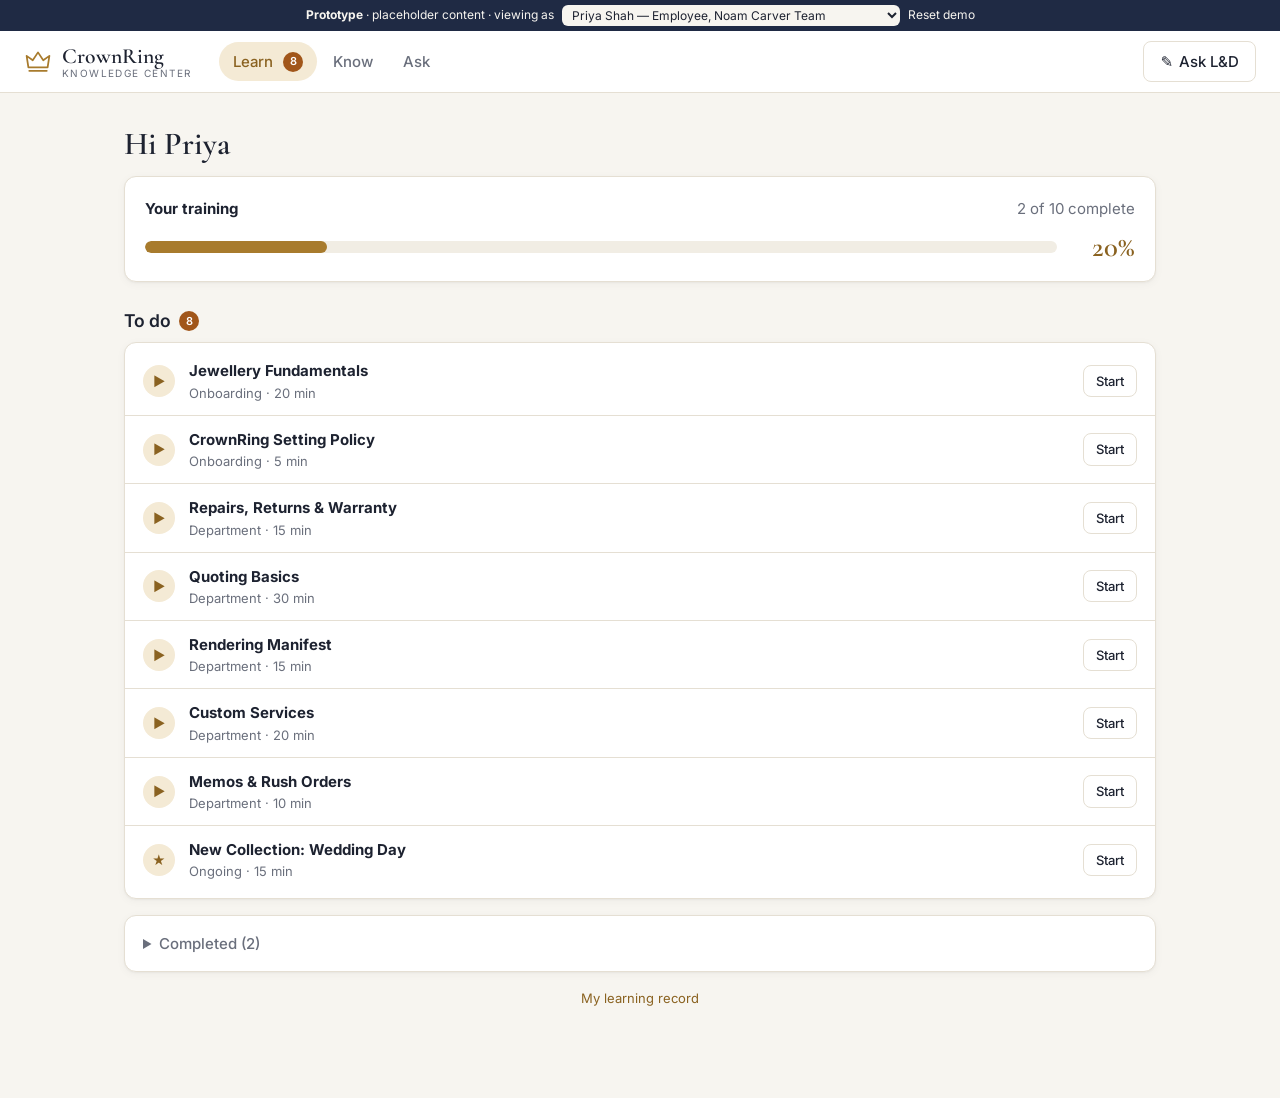
==== src/index.html @ 6f62813e "Simplify interface; mirror SharePoint folders and Documentation Map - Learn: single progress bar + o" ====
<!doctype html>
<html lang="en">
<head>
  <meta charset="utf-8">
  <meta name="viewport" content="width=device-width, initial-scale=1">
  <title>CrownRing Knowledge Center</title>
  <meta name="description" content="Prototype of the CrownRing Knowledge Center: Learn, Know, Ask and Manage.">
  <link rel="preconnect" href="https://fonts.googleapis.com">
  <link rel="preconnect" href="https://fonts.gstatic.com" crossorigin>
  <link href="https://fonts.googleapis.com/css2?family=Cormorant+Garamond:wght@500;600&family=Inter:wght@400;500;600&display=swap" rel="stylesheet">
  <link rel="stylesheet" href="css/styles.css">
</head>
<body>
  <div class="demo-bar" role="note">
    <span><strong>Prototype</strong> · placeholder content · viewing as</span>
    <select id="userSwitch" aria-label="Switch demo user"></select>
    <button class="link-btn" id="resetDemo" type="button">Reset demo</button>
  </div>

  <header class="topbar">
    <a class="brand" href="#/learn" aria-label="Knowledge Center home">
      <span class="brand-mark" aria-hidden="true">
        <svg viewBox="0 0 32 32" width="28" height="28"><path d="M5 22 3 9l7 5 6-9 6 9 7-5-2 13z" fill="none" stroke="currentColor" stroke-width="2" stroke-linejoin="round"/><path d="M6 26h20" stroke="currentColor" stroke-width="2" stroke-linecap="round"/></svg>
      </span>
      <span class="brand-text"><span class="brand-name">CrownRing</span><span class="brand-sub">Knowledge Center</span></span>
    </a>
    <nav class="mainnav" id="mainnav" aria-label="Knowledge Center sections"></nav>
    <button class="btn btn-ghost suggest-btn" id="suggestBtn" type="button" title="Ask L&amp;D a question or suggest a topic">
      <span aria-hidden="true">✎</span><span class="hide-sm"> Ask L&amp;D</span>
    </button>
  </header>

  <main id="app" tabindex="-1"></main>

  <div id="modal" class="modal" hidden>
    <div class="modal-card" role="dialog" aria-modal="true" aria-labelledby="modalTitle"></div>
  </div>
  <div id="toast" class="toast" role="status" aria-live="polite"></div>

  <script src="js/data.js"></script>
  <script src="js/store.js"></script>
  <script src="js/app.js"></script>
</body>
</html>
---- src/css/styles.css ----
/* CrownRing Knowledge Center — prototype styles.
   Colour tokens on :root so the developer can map them to the internal site's theme. */
:root {
  --bg: #f7f5f0; --surface: #ffffff; --surface-2: #f1ede4; --text: #1d2230; --muted: #6a6f7c; --border: #e5dfd3;
  --accent: #a87b2d; --accent-strong: #8a6220; --accent-soft: #f4ead5; --navy: #1f2a44;
  --ok: #2f7a4f; --ok-soft: #e3f1e8; --warn: #a1561a; --warn-soft: #fbeadb; --info: #2d5b9a; --info-soft: #e3ecf8;
  --danger: #a23b3b; --danger-soft: #f8e1e1;
  --radius: 12px; --shadow: 0 1px 2px rgba(20,20,30,.04), 0 2px 10px rgba(20,20,30,.04);
  --font: 'Inter', system-ui, -apple-system, 'Segoe UI', sans-serif; --serif: 'Cormorant Garamond', Georgia, serif;
  color-scheme: light;
}
@media (prefers-color-scheme: dark) {
  :root:not([data-theme="light"]) {
    --bg: #14161c; --surface: #1c1f27; --surface-2: #252935; --text: #ebe8e1; --muted: #a2a6b2; --border: #2f3442;
    --accent: #d4a54f; --accent-strong: #e2b864; --accent-soft: #3a3020; --navy: #d9dde8;
    --ok: #6cc28f; --ok-soft: #1e3427; --warn: #e8a066; --warn-soft: #3b2a1c; --info: #86aee6; --info-soft: #1d2a3d;
    --danger: #e48a8a; --danger-soft: #3d2222; color-scheme: dark;
  }
}
:root[data-theme="dark"] {
  --bg: #14161c; --surface: #1c1f27; --surface-2: #252935; --text: #ebe8e1; --muted: #a2a6b2; --border: #2f3442;
  --accent: #d4a54f; --accent-strong: #e2b864; --accent-soft: #3a3020; --navy: #d9dde8;
  --ok: #6cc28f; --ok-soft: #1e3427; --warn: #e8a066; --warn-soft: #3b2a1c; --info: #86aee6; --info-soft: #1d2a3d;
  --danger: #e48a8a; --danger-soft: #3d2222; color-scheme: dark;
}

* { box-sizing: border-box; }
html, body { margin: 0; }
body { background: var(--bg); color: var(--text); font: 15px/1.55 var(--font); -webkit-font-smoothing: antialiased; }
a { color: var(--accent-strong); text-decoration: none; }
a:hover { text-decoration: underline; }
h1, h2, h3 { line-height: 1.25; margin: 0 0 .4em; }
h1 { font-family: var(--serif); font-weight: 600; font-size: 2rem; margin-top: .2em; }
h2 { font-size: 1.1rem; font-weight: 600; }
h3 { font-size: .95rem; font-weight: 600; }
p { margin: 0 0 .8em; }
button, input, select, textarea { font: inherit; color: inherit; }
:focus-visible { outline: 2px solid var(--accent); outline-offset: 2px; }

/* demo bar + header */
.demo-bar { display: flex; flex-wrap: wrap; gap: 8px; align-items: center; justify-content: center; padding: 5px 16px; background: var(--navy); color: var(--bg); font-size: 12px; }
.demo-bar select { width: auto; max-width: 100%; background: var(--bg); color: var(--text); border: 0; border-radius: 6px; padding: 2px 6px; font-size: 12px; }
.demo-bar .link-btn { color: var(--bg); font-size: 12px; }
.link-btn { background: none; border: 0; padding: 0; cursor: pointer; color: var(--accent-strong); }
.link-btn:hover { text-decoration: underline; }
.topbar { position: sticky; top: 0; z-index: 10; display: flex; align-items: center; gap: 16px; padding: 10px 24px; background: var(--surface); border-bottom: 1px solid var(--border); }
.brand { display: flex; align-items: center; gap: 10px; color: var(--text); }
.brand:hover { text-decoration: none; }
.brand-mark { color: var(--accent); display: grid; place-items: center; }
.brand-text { display: flex; flex-direction: column; line-height: 1.05; }
.brand-name { font-family: var(--serif); font-size: 1.35rem; font-weight: 600; }
.brand-sub { font-size: 10px; letter-spacing: .14em; text-transform: uppercase; color: var(--muted); }
.mainnav { display: flex; gap: 2px; margin-left: 12px; flex: 1; overflow-x: auto; }
.mainnav a { padding: 8px 14px; border-radius: 999px; color: var(--muted); font-weight: 500; white-space: nowrap; display: inline-flex; align-items: center; gap: 6px; }
.mainnav a:hover { background: var(--surface-2); color: var(--text); text-decoration: none; }
.mainnav a.active { background: var(--accent-soft); color: var(--accent-strong); }
.count { display: inline-grid; place-items: center; min-width: 20px; height: 20px; padding: 0 6px; border-radius: 999px; background: var(--warn); color: #fff; font-size: 11px; font-weight: 600; margin-left: 4px; vertical-align: middle; font-family: var(--font); }

main { max-width: 1080px; margin: 0 auto; padding: 24px 24px 80px; outline: none; }
.narrow { max-width: 760px; margin: 0 auto; }

/* primitives */
.btn { display: inline-flex; align-items: center; justify-content: center; gap: 6px; padding: 8px 16px; border-radius: 8px; border: 1px solid transparent; background: var(--accent); color: #fff; font-weight: 500; cursor: pointer; white-space: nowrap; }
.btn:hover { background: var(--accent-strong); text-decoration: none; }
.btn:disabled { opacity: .45; cursor: not-allowed; }
.btn-ghost { background: transparent; color: var(--text); border-color: var(--border); }
.btn-ghost:hover { background: var(--surface-2); }
.btn-sm { padding: 5px 12px; font-size: 13px; }
.card { background: var(--surface); border: 1px solid var(--border); border-radius: var(--radius); padding: 20px; box-shadow: var(--shadow); margin-bottom: 16px; }
.muted { color: var(--muted); }
.small { font-size: 13px; }
.center { text-align: center; }
.nowrap { white-space: nowrap; }
.meta { color: var(--muted); font-size: 14px; margin-bottom: 12px; }
.badge { display: inline-block; padding: 1px 8px; border-radius: 999px; font-size: 12px; font-weight: 600; background: var(--surface-2); color: var(--muted); vertical-align: middle; white-space: nowrap; }
.badge.ok { background: var(--ok-soft); color: var(--ok); }
.badge.warn { background: var(--warn-soft); color: var(--warn); }
.badge.info { background: var(--info-soft); color: var(--info); }
.badge.danger { background: var(--danger-soft); color: var(--danger); }
.pill-row { display: flex; flex-wrap: wrap; gap: 6px; }
.pill-row.center { justify-content: center; }
.chip { border: 1px solid var(--border); background: var(--surface); border-radius: 999px; padding: 5px 12px; cursor: pointer; font-size: 13px; color: var(--text); font-weight: 400; }
.chip:hover { background: var(--surface-2); text-decoration: none; }
.chip.active { background: var(--navy); color: var(--bg); border-color: var(--navy); }
.chip-n { opacity: .6; margin-left: 2px; }
.row { display: flex; gap: 10px; align-items: center; flex-wrap: wrap; }
.row.spread { justify-content: space-between; }
.row.end { justify-content: flex-end; margin-top: 16px; }
.grow { flex: 1; min-width: 0; }
.stack > * + * { margin-top: 14px; }
.stack > .card { margin-bottom: 0; }
.empty { text-align: center; padding: 28px; color: var(--muted); }
.section-title { margin: 28px 0 10px; display: flex; align-items: center; gap: 4px; }
input[type=text], input[type=search], select, textarea { width: 100%; padding: 9px 12px; border: 1px solid var(--border); border-radius: 8px; background: var(--surface); }
textarea { min-height: 110px; resize: vertical; }
textarea.short { min-height: 70px; }
label { font-weight: 500; font-size: 14px; display: block; margin-bottom: 4px; }
.field + .field, .grid-2col + .field, .field + .grid-2col { margin-top: 12px; }
.grid-2col { display: grid; grid-template-columns: 1fr 1fr; gap: 12px; }
.grid-2col .field + .field { margin-top: 0; }
table { width: 100%; border-collapse: collapse; font-size: 14px; }
th, td { text-align: left; padding: 10px 12px; border-bottom: 1px solid var(--border); vertical-align: top; }
tbody tr:last-child td { border-bottom: 0; }
th { font-size: 11px; text-transform: uppercase; letter-spacing: .06em; color: var(--muted); font-weight: 600; }
tr.click { cursor: pointer; }
tr.click:hover td { background: var(--surface-2); }
.table-wrap { overflow-x: auto; }
.card.table-wrap { padding: 6px 8px; }

/* progress */
.progress { height: 8px; background: var(--surface-2); border-radius: 999px; overflow: hidden; flex: 1; }
.progress > span { display: block; height: 100%; background: var(--accent); border-radius: 999px; transition: width .4s; }
.big-bar { display: flex; align-items: center; gap: 14px; margin-top: 12px; }
.big-bar .progress { height: 12px; }
.big-bar .pct { font-family: var(--serif); font-size: 1.8rem; font-weight: 600; color: var(--accent-strong); line-height: 1; min-width: 64px; text-align: right; }
.big-bar .small-pct { font-size: 1.1rem; }
.cell-pct { min-width: 100px; }
.cell-pct .progress { height: 5px; margin-top: 5px; }

/* lists (learn to-do, know files) */
.card.list { padding: 4px 0; }
.list-row { display: flex; align-items: center; gap: 14px; padding: 12px 18px; color: var(--text); border-top: 1px solid var(--border); }
.list-row:first-child, summary + .list-row { border-top: 0; }
a.list-row:hover { background: var(--surface-2); text-decoration: none; }
.list-row .sub { display: block; font-size: 13px; color: var(--muted); font-weight: 400; }
.row-ico { width: 32px; height: 32px; border-radius: 50%; display: grid; place-items: center; flex: none; background: var(--accent-soft); color: var(--accent-strong); font-size: 13px; font-weight: 700; }
.row-ico.warn { background: var(--warn-soft); color: var(--warn); }
.row-ico.ok { background: var(--ok-soft); color: var(--ok); }
.row-ico.plain { background: var(--surface-2); font-size: 16px; border-radius: 8px; }
details.completed summary { padding: 12px 18px; cursor: pointer; color: var(--muted); font-weight: 500; }
details.completed[open] summary { border-bottom: 1px solid var(--border); }

/* module player / reading */
.player-head { margin-bottom: 14px; }
.player-head .row { margin: 6px 0 8px; }
.nav-btns { margin-top: 4px; }
.doc-body h2 { margin-top: 1.4em; font-size: 1.05rem; }
.doc-body h2:first-child { margin-top: .4em; }
.doc-body ul { padding-left: 1.3em; margin: 0 0 .8em; }
.doc-body li { margin-bottom: .3em; }
.doc-body.diff h3 { margin-top: 1em; }
.doc-actions { margin-bottom: 8px; padding-bottom: 14px; border-bottom: 1px solid var(--border); }
.related-h { margin-top: 28px; }
details.history { margin-top: 24px; font-size: 14px; }
details.history summary, details summary { cursor: pointer; color: var(--muted); }
details.history ul { padding-left: 1.2em; margin-top: 8px; }
.changes { background: var(--warn-soft); border-radius: 10px; padding: 14px 16px; }
.changes p { margin: 4px 0 0; }
.result { padding: 12px 16px; border-radius: 10px; display: flex; gap: 12px; align-items: center; justify-content: space-between; margin-top: 16px; }
.result.ok { background: var(--ok-soft); color: var(--ok); }
.result.warn { background: var(--warn-soft); color: var(--warn); }
.quiz-q { padding: 12px 0; }
.opt { display: flex; gap: 10px; align-items: center; padding: 10px 12px; border: 1px solid var(--border); border-radius: 8px; margin: 8px 0 0; cursor: pointer; font-weight: 400; }
.opt:hover { background: var(--surface-2); }
.opt.correct { border-color: var(--ok); background: var(--ok-soft); }
.opt.wrong { border-color: var(--danger); }
#submitQuiz { margin-top: 12px; }
.diff-del { background: var(--danger-soft); color: var(--danger); text-decoration: line-through; }
.diff-add { background: var(--ok-soft); color: var(--ok); }

/* know */
.search-big { position: relative; max-width: 720px; margin: 8px auto 24px; }
.search-big input { padding: 14px 18px 14px 46px; font-size: 16px; border-radius: 999px; box-shadow: var(--shadow); }
.search-big::before { content: '⌕'; position: absolute; left: 18px; top: 50%; transform: translateY(-52%); font-size: 20px; color: var(--muted); }
.tiles { display: grid; grid-template-columns: repeat(auto-fit, minmax(170px, 1fr)); gap: 12px; }
.tile { display: flex; flex-direction: column; gap: 4px; padding: 18px; background: var(--surface); border: 1px solid var(--border); border-radius: var(--radius); color: var(--text); box-shadow: var(--shadow); transition: border-color .12s, transform .12s; }
.tile:hover { border-color: var(--accent); transform: translateY(-1px); text-decoration: none; }
.tile-ico { font-size: 22px; margin-bottom: 4px; }
mark { background: var(--accent-soft); color: inherit; padding: 0 2px; border-radius: 3px; }

/* ask */
.ask { display: flex; flex-direction: column; min-height: calc(100vh - 220px); }
.ask-hello { text-align: center; margin: 8vh 0 20px; }
.chat { display: flex; flex-direction: column; gap: 12px; flex: 1; }
.msg { max-width: 85%; padding: 12px 16px; border-radius: 16px; }
.msg p:last-child, .msg ul:last-child { margin-bottom: 0; }
.msg.user { align-self: flex-end; background: var(--navy); color: var(--bg); border-bottom-right-radius: 4px; }
.msg.bot { align-self: flex-start; background: var(--surface); border: 1px solid var(--border); border-bottom-left-radius: 4px; }
.msg .source { margin-top: 10px; font-size: 13px; color: var(--muted); }
.chat-input { display: flex; gap: 8px; margin-top: 18px; position: sticky; bottom: 12px; background: var(--bg); padding: 6px 0; }
.chat-input input { flex: 1; border-radius: 999px; padding: 12px 18px; }
.chat-input .btn { border-radius: 999px; }

/* manage */
.manage-head { margin-bottom: 16px; }
.tabs { display: flex; gap: 2px; }
.tabs a { padding: 8px 16px; color: var(--muted); border-radius: 8px; font-weight: 500; display: inline-flex; align-items: center; }
.tabs a:hover { background: var(--surface-2); text-decoration: none; }
.tabs a.active { background: var(--surface); color: var(--text); box-shadow: var(--shadow); border: 1px solid var(--border); }
.toolbar { margin-bottom: 12px; }
.toolbar input { max-width: 240px; }
.grid-main { display: grid; grid-template-columns: minmax(0, 1fr) 300px; gap: 16px; align-items: start; margin-top: 8px; }
.details dl { display: grid; grid-template-columns: auto 1fr; gap: 6px 14px; margin: 0 0 12px; font-size: 14px; }
.details dt { color: var(--muted); }
.details dd { margin: 0; }
.label { margin: 10px 0 4px; text-transform: uppercase; letter-spacing: .05em; font-size: 11px; }
.link-line { display: block; font-size: 14px; padding: 2px 0; }
.section-editor { border: 1px solid var(--border); border-radius: 10px; padding: 10px; margin-bottom: 10px; background: var(--surface-2); }
.section-editor .row { flex-wrap: nowrap; margin-bottom: 8px; }
.section-editor .sec-h { font-weight: 600; }
.radio-card { display: flex; gap: 10px; padding: 10px 12px; border: 1px solid var(--border); border-radius: 8px; cursor: pointer; font-weight: 400; margin-top: 8px; }
.radio-card:has(input:checked) { border-color: var(--accent); background: var(--accent-soft); }
.warn-box { background: var(--warn-soft); color: var(--warn); border-radius: 8px; padding: 10px 12px; }
.board { display: grid; grid-template-columns: repeat(6, minmax(158px, 1fr)); gap: 12px; overflow-x: auto; padding-bottom: 8px; align-items: start; }
.col { background: var(--surface-2); border-radius: var(--radius); padding: 10px; display: flex; flex-direction: column; gap: 8px; min-height: 120px; }
.col.requests { background: var(--warn-soft); }
.col-head { font-weight: 600; font-size: 13px; padding: 2px 4px 4px; display: flex; align-items: center; gap: 6px; }
.kcard { display: flex; flex-direction: column; gap: 8px; text-align: left; background: var(--surface); border: 1px solid var(--border); border-radius: 10px; padding: 10px 12px; font-size: 13px; width: 100%; cursor: pointer; color: var(--text); }
.kcard p { margin: 0; }
.kcard .sub { color: var(--muted); font-size: 12px; }
.kcard .pill-row { gap: 4px; }
.col.requests .kcard { cursor: default; }
button.kcard:hover { border-color: var(--accent); }

/* modal + toast */
.modal { position: fixed; inset: 0; background: rgba(10,12,20,.45); display: grid; place-items: center; padding: 16px; z-index: 50; }
.modal[hidden] { display: none; }
.modal-card { background: var(--surface); border-radius: 14px; padding: 24px; width: min(520px, 100%); max-height: 90vh; overflow: auto; box-shadow: 0 20px 60px rgba(0,0,0,.25); }
.toast { position: fixed; bottom: 24px; left: 50%; transform: translateX(-50%) translateY(80px); background: var(--navy); color: var(--bg); padding: 10px 18px; border-radius: 10px; opacity: 0; transition: all .25s; z-index: 60; max-width: calc(100% - 32px); pointer-events: none; }
.toast.show { opacity: 1; transform: translateX(-50%) translateY(0); }

@media print { .demo-bar, .topbar, .doc-actions, details.history, .small:first-child { display: none !important; } .card { border: 0; box-shadow: none; } }

@media (max-width: 760px) {
  .topbar { flex-wrap: wrap; padding: 10px 16px; gap: 8px; }
  .mainnav { order: 3; flex-basis: 100%; margin-left: 0; }
  .suggest-btn { margin-left: auto; }
  .hide-sm { display: none; }
  main { padding: 16px 16px 60px; }
  h1 { font-size: 1.6rem; }
  .grid-main { grid-template-columns: 1fr; }
  .grid-2col { grid-template-columns: 1fr; }
  .tiles { grid-template-columns: 1fr 1fr; }
  .list-row { padding: 12px 14px; gap: 10px; }
  .list-row .btn { display: none; }
  .list-row .nowrap.small { display: none; }
  .msg { max-width: 92%; }
  .toolbar input { max-width: none; }
}
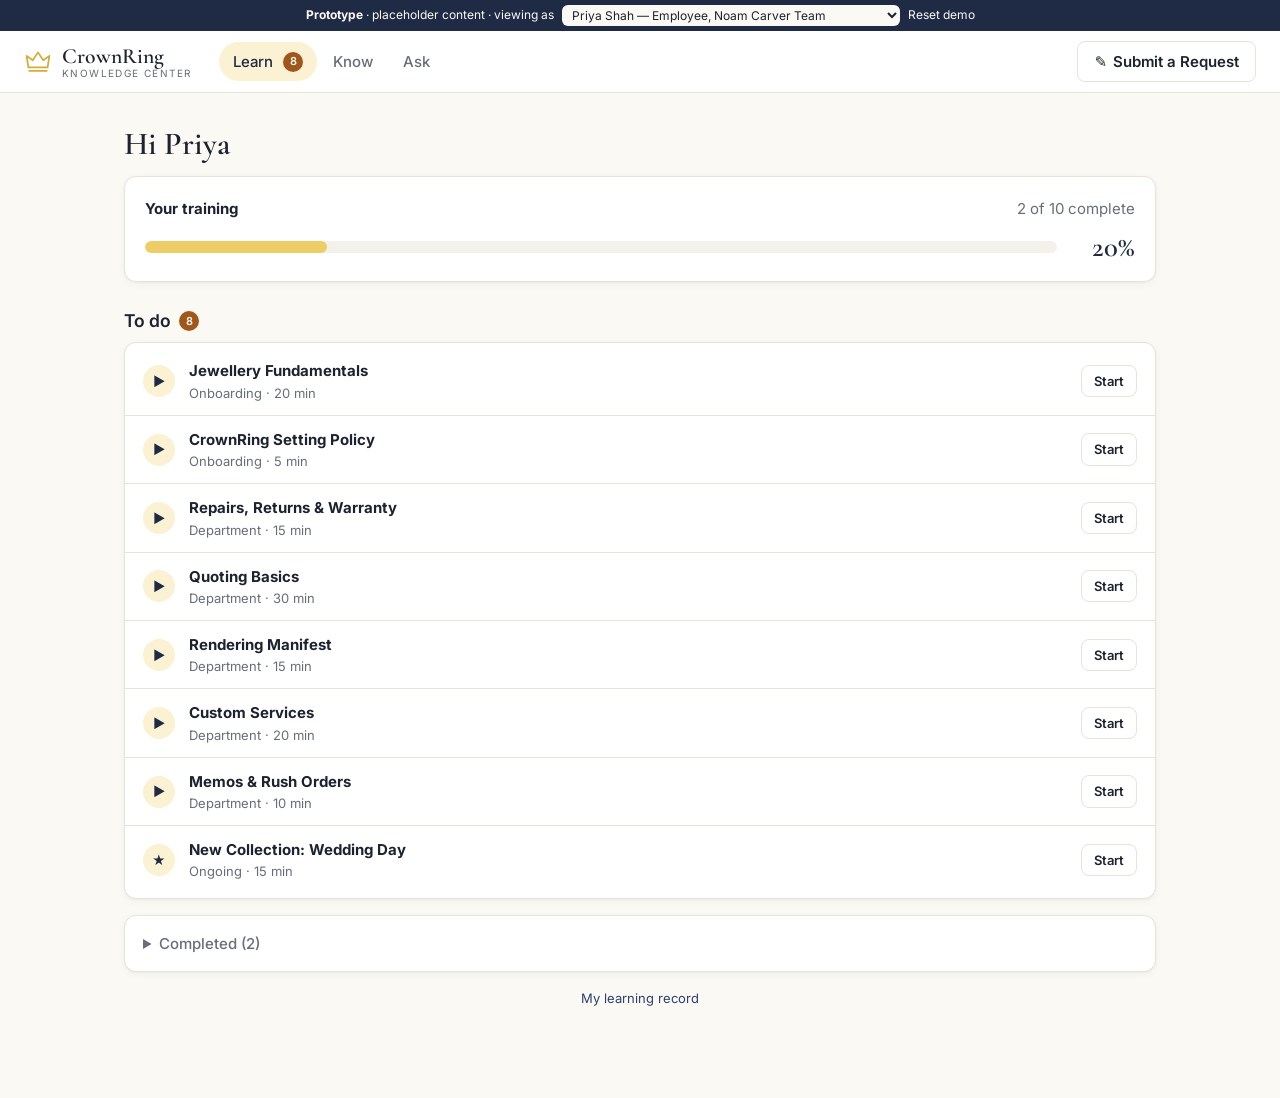
==== commit aba69e44: "Rename header button to Submit a Request; softer yellow accent on off-white base Co-Authored-By: Cla" ====
--- a/src/index.html
+++ b/src/index.html
@@ -25,8 +25,8 @@
       <span class="brand-text"><span class="brand-name">CrownRing</span><span class="brand-sub">Knowledge Center</span></span>
     </a>
     <nav class="mainnav" id="mainnav" aria-label="Knowledge Center sections"></nav>
-    <button class="btn btn-ghost suggest-btn" id="suggestBtn" type="button" title="Ask L&amp;D a question or suggest a topic">
-      <span aria-hidden="true">✎</span><span class="hide-sm"> Ask L&amp;D</span>
+    <button class="btn btn-ghost suggest-btn" id="suggestBtn" type="button" title="Send a question, idea or document request to L&amp;D">
+      <span aria-hidden="true">✎</span><span class="hide-sm"> Submit a Request</span>
     </button>
   </header>
 
--- a/src/css/styles.css
+++ b/src/css/styles.css
@@ -1,8 +1,9 @@
 /* CrownRing Knowledge Center — prototype styles.
    Colour tokens on :root so the developer can map them to the internal site's theme. */
 :root {
-  --bg: #f7f5f0; --surface: #ffffff; --surface-2: #f1ede4; --text: #1d2230; --muted: #6a6f7c; --border: #e5dfd3;
-  --accent: #a87b2d; --accent-strong: #8a6220; --accent-soft: #f4ead5; --navy: #1f2a44;
+  --bg: #fbf9f4; --surface: #ffffff; --surface-2: #f4f1ea; --text: #1d2230; --muted: #676d7a; --border: #e8e3d8;
+  --accent: #efcd66; --accent-hover: #e6c04f; --on-accent: #1f2a44; --accent-strong: #2b4170; --accent-soft: #fbf2d3;
+  --mark: #d6ac36; --navy: #1f2a44;
   --ok: #2f7a4f; --ok-soft: #e3f1e8; --warn: #a1561a; --warn-soft: #fbeadb; --info: #2d5b9a; --info-soft: #e3ecf8;
   --danger: #a23b3b; --danger-soft: #f8e1e1;
   --radius: 12px; --shadow: 0 1px 2px rgba(20,20,30,.04), 0 2px 10px rgba(20,20,30,.04);
@@ -12,14 +13,14 @@
 @media (prefers-color-scheme: dark) {
   :root:not([data-theme="light"]) {
     --bg: #14161c; --surface: #1c1f27; --surface-2: #252935; --text: #ebe8e1; --muted: #a2a6b2; --border: #2f3442;
-    --accent: #d4a54f; --accent-strong: #e2b864; --accent-soft: #3a3020; --navy: #d9dde8;
+    --accent: #e9c869; --accent-hover: #f0d482; --on-accent: #1d2230; --accent-strong: #ecd07e; --accent-soft: #3a331f; --mark: #e9c869; --navy: #d9dde8;
     --ok: #6cc28f; --ok-soft: #1e3427; --warn: #e8a066; --warn-soft: #3b2a1c; --info: #86aee6; --info-soft: #1d2a3d;
     --danger: #e48a8a; --danger-soft: #3d2222; color-scheme: dark;
   }
 }
 :root[data-theme="dark"] {
   --bg: #14161c; --surface: #1c1f27; --surface-2: #252935; --text: #ebe8e1; --muted: #a2a6b2; --border: #2f3442;
-  --accent: #d4a54f; --accent-strong: #e2b864; --accent-soft: #3a3020; --navy: #d9dde8;
+  --accent: #e9c869; --accent-hover: #f0d482; --on-accent: #1d2230; --accent-strong: #ecd07e; --accent-soft: #3a331f; --mark: #e9c869; --navy: #d9dde8;
   --ok: #6cc28f; --ok-soft: #1e3427; --warn: #e8a066; --warn-soft: #3b2a1c; --info: #86aee6; --info-soft: #1d2a3d;
   --danger: #e48a8a; --danger-soft: #3d2222; color-scheme: dark;
 }
@@ -46,22 +47,22 @@
 .topbar { position: sticky; top: 0; z-index: 10; display: flex; align-items: center; gap: 16px; padding: 10px 24px; background: var(--surface); border-bottom: 1px solid var(--border); }
 .brand { display: flex; align-items: center; gap: 10px; color: var(--text); }
 .brand:hover { text-decoration: none; }
-.brand-mark { color: var(--accent); display: grid; place-items: center; }
+.brand-mark { color: var(--mark); display: grid; place-items: center; }
 .brand-text { display: flex; flex-direction: column; line-height: 1.05; }
 .brand-name { font-family: var(--serif); font-size: 1.35rem; font-weight: 600; }
 .brand-sub { font-size: 10px; letter-spacing: .14em; text-transform: uppercase; color: var(--muted); }
 .mainnav { display: flex; gap: 2px; margin-left: 12px; flex: 1; overflow-x: auto; }
 .mainnav a { padding: 8px 14px; border-radius: 999px; color: var(--muted); font-weight: 500; white-space: nowrap; display: inline-flex; align-items: center; gap: 6px; }
 .mainnav a:hover { background: var(--surface-2); color: var(--text); text-decoration: none; }
-.mainnav a.active { background: var(--accent-soft); color: var(--accent-strong); }
+.mainnav a.active { background: var(--accent-soft); color: var(--navy); }
 .count { display: inline-grid; place-items: center; min-width: 20px; height: 20px; padding: 0 6px; border-radius: 999px; background: var(--warn); color: #fff; font-size: 11px; font-weight: 600; margin-left: 4px; vertical-align: middle; font-family: var(--font); }
 
 main { max-width: 1080px; margin: 0 auto; padding: 24px 24px 80px; outline: none; }
 .narrow { max-width: 760px; margin: 0 auto; }
 
 /* primitives */
-.btn { display: inline-flex; align-items: center; justify-content: center; gap: 6px; padding: 8px 16px; border-radius: 8px; border: 1px solid transparent; background: var(--accent); color: #fff; font-weight: 500; cursor: pointer; white-space: nowrap; }
-.btn:hover { background: var(--accent-strong); text-decoration: none; }
+.btn { display: inline-flex; align-items: center; justify-content: center; gap: 6px; padding: 8px 16px; border-radius: 8px; border: 1px solid transparent; background: var(--accent); color: var(--on-accent); font-weight: 600; cursor: pointer; white-space: nowrap; }
+.btn:hover { background: var(--accent-hover); text-decoration: none; }
 .btn:disabled { opacity: .45; cursor: not-allowed; }
 .btn-ghost { background: transparent; color: var(--text); border-color: var(--border); }
 .btn-ghost:hover { background: var(--surface-2); }
@@ -112,7 +113,7 @@
 .progress > span { display: block; height: 100%; background: var(--accent); border-radius: 999px; transition: width .4s; }
 .big-bar { display: flex; align-items: center; gap: 14px; margin-top: 12px; }
 .big-bar .progress { height: 12px; }
-.big-bar .pct { font-family: var(--serif); font-size: 1.8rem; font-weight: 600; color: var(--accent-strong); line-height: 1; min-width: 64px; text-align: right; }
+.big-bar .pct { font-family: var(--serif); font-size: 1.8rem; font-weight: 600; color: var(--navy); line-height: 1; min-width: 64px; text-align: right; }
 .big-bar .small-pct { font-size: 1.1rem; }
 .cell-pct { min-width: 100px; }
 .cell-pct .progress { height: 5px; margin-top: 5px; }
@@ -123,7 +124,7 @@
 .list-row:first-child, summary + .list-row { border-top: 0; }
 a.list-row:hover { background: var(--surface-2); text-decoration: none; }
 .list-row .sub { display: block; font-size: 13px; color: var(--muted); font-weight: 400; }
-.row-ico { width: 32px; height: 32px; border-radius: 50%; display: grid; place-items: center; flex: none; background: var(--accent-soft); color: var(--accent-strong); font-size: 13px; font-weight: 700; }
+.row-ico { width: 32px; height: 32px; border-radius: 50%; display: grid; place-items: center; flex: none; background: var(--accent-soft); color: var(--navy); font-size: 13px; font-weight: 700; }
 .row-ico.warn { background: var(--warn-soft); color: var(--warn); }
 .row-ico.ok { background: var(--ok-soft); color: var(--ok); }
 .row-ico.plain { background: var(--surface-2); font-size: 16px; border-radius: 8px; }
